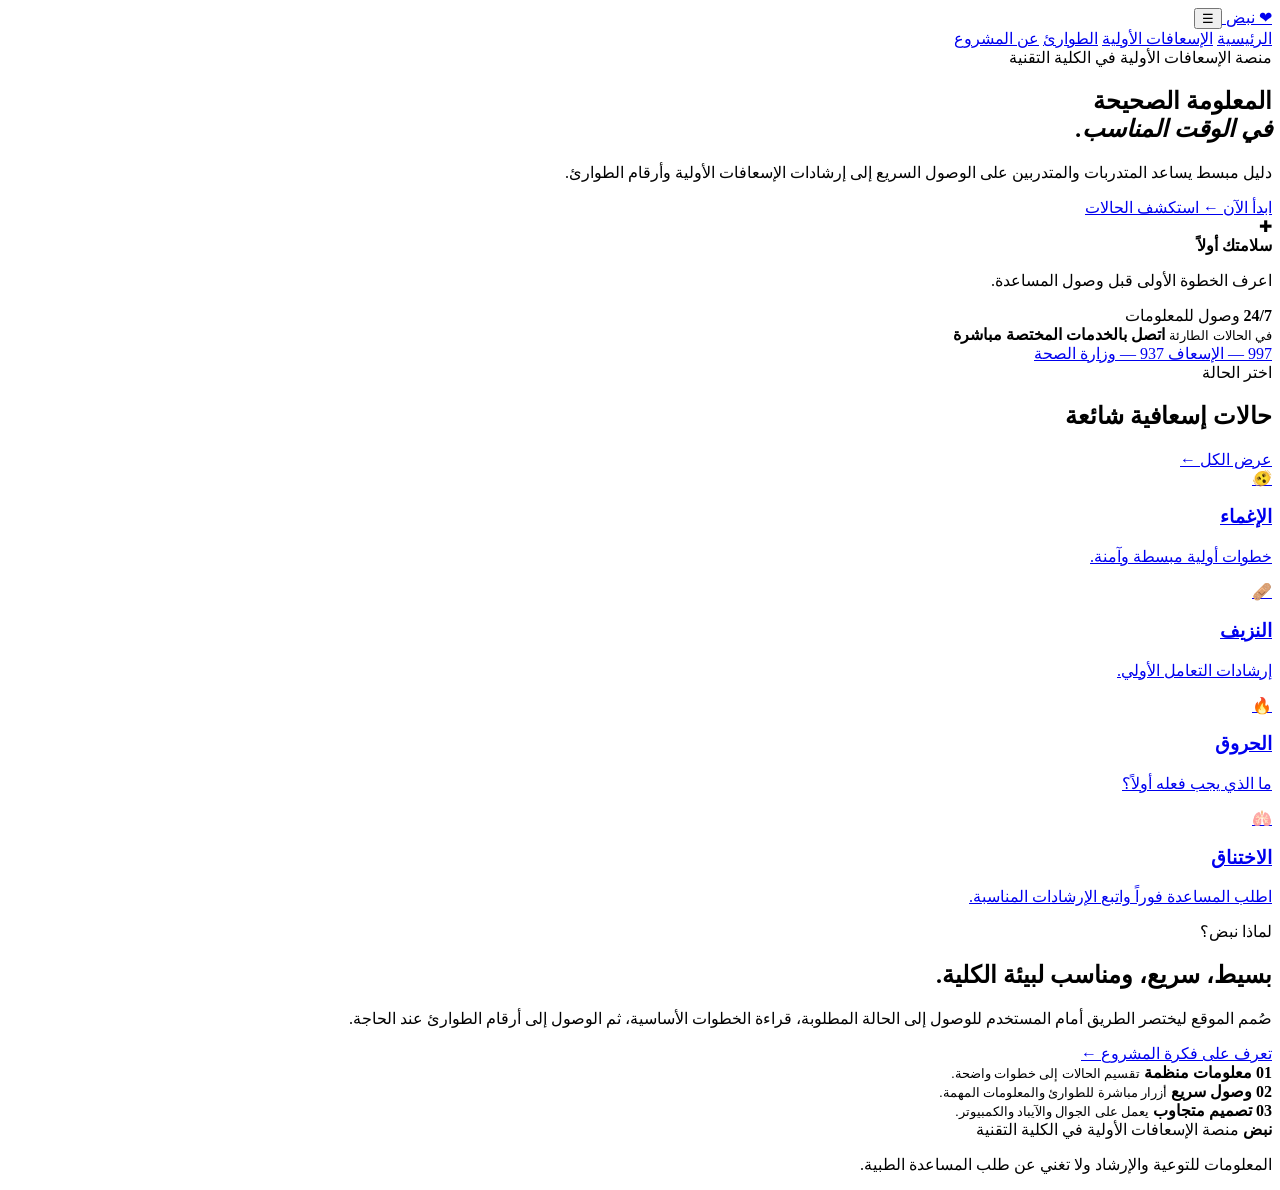
==== index.html @ 863151b9 "Add initial HTML structure for first aid platform" ====
<!DOCTYPE html>
<html lang="ar" dir="rtl">

<head>
    <meta charset="UTF-8">
    <meta name="viewport" content="width=device-width, initial-scale=1.0">
    <meta name="description" content="منصة الإسعافات الأولية داخل الكلية التقنية">
    <title>نبض | الإسعافات الأولية</title>
    <link rel="stylesheet" href="style.css">
</head>

<body>

<header class="nav">
    <a class="brand" href="index.html">
        <span>❤</span>
        نبض
    </a>

    <button class="menu">☰</button>

    <nav>
        <a class="active" href="index.html">الرئيسية</a>
        <a href="firstaid.html">الإسعافات الأولية</a>
        <a href="emergency.html">الطوارئ</a>
        <a href="about.html">عن المشروع</a>
    </nav>
</header>

<main>

<section class="hero">

    <div class="hero-text">

        <span class="badge">
            منصة الإسعافات الأولية في الكلية التقنية
        </span>

        <h1>
            المعلومة الصحيحة
            <br>
            <em>في الوقت المناسب.</em>
        </h1>

        <p>
            دليل مبسط يساعد المتدربات والمتدربين على الوصول
            السريع إلى إرشادات الإسعافات الأولية وأرقام الطوارئ.
        </p>

        <div class="actions">

            <a class="btn primary" href="firstaid.html">
                ابدأ الآن ←
            </a>

            <a class="btn ghost" href="#cases">
                استكشف الحالات
            </a>

        </div>

    </div>

    <div class="hero-card">

        <div class="pulse">
            ✚
        </div>

        <strong>
            سلامتك أولاً
        </strong>

        <p>
            اعرف الخطوة الأولى قبل وصول المساعدة.
        </p>

        <div class="mini-stat">
            <b>24/7</b>
            <span>وصول للمعلومات</span>
        </div>

    </div>

</section>


<section class="quick">

    <div>
        <small>في الحالات الطارئة</small>
        <strong>اتصل بالخدمات المختصة مباشرة</strong>
    </div>

    <a href="tel:997">
        997 — الإسعاف
    </a>

    <a href="tel:937">
        937 — وزارة الصحة
    </a>

</section>


<section id="cases" class="section">

    <div class="section-head">

        <div>
            <span class="eyebrow">اختر الحالة</span>
            <h2>حالات إسعافية شائعة</h2>
        </div>

        <a href="firstaid.html">
            عرض الكل ←
        </a>

    </div>


    <div class="cards">

        <a class="case-card" href="firstaid.html#fainting">
            <span>🫨</span>
            <h3>الإغماء</h3>
            <p>خطوات أولية مبسطة وآمنة.</p>
        </a>

        <a class="case-card" href="firstaid.html#bleeding">
            <span>🩹</span>
            <h3>النزيف</h3>
            <p>إرشادات التعامل الأولي.</p>
        </a>

        <a class="case-card" href="firstaid.html#burns">
            <span>🔥</span>
            <h3>الحروق</h3>
            <p>ما الذي يجب فعله أولاً؟</p>
        </a>

        <a class="case-card" href="firstaid.html#choking">
            <span>🫁</span>
            <h3>الاختناق</h3>
            <p>اطلب المساعدة فوراً واتبع الإرشادات المناسبة.</p>
        </a>

    </div>

</section>


<section class="split">

    <div>

        <span class="eyebrow">
            لماذا نبض؟
        </span>

        <h2>
            بسيط، سريع، ومناسب لبيئة الكلية.
        </h2>

        <p>
            صُمم الموقع ليختصر الطريق أمام المستخدم للوصول
            إلى الحالة المطلوبة، قراءة الخطوات الأساسية،
            ثم الوصول إلى أرقام الطوارئ عند الحاجة.
        </p>

        <a class="text-link" href="about.html">
            تعرف على فكرة المشروع ←
        </a>

    </div>


    <div class="feature-list">

        <div>
            <b>01</b>

            <span>
                <strong>معلومات منظمة</strong>
                <small>تقسيم الحالات إلى خطوات واضحة.</small>
            </span>
        </div>

        <div>
            <b>02</b>

            <span>
                <strong>وصول سريع</strong>
                <small>أزرار مباشرة للطوارئ والمعلومات المهمة.</small>
            </span>
        </div>

        <div>
            <b>03</b>

            <span>
                <strong>تصميم متجاوب</strong>
                <small>يعمل على الجوال والآيباد والكمبيوتر.</small>
            </span>
        </div>

    </div>

</section>

</main>


<footer>

    <div>
        <strong>نبض</strong>
        <span>منصة الإسعافات الأولية في الكلية التقنية</span>
    </div>

    <p>
        المعلومات للتوعية والإرشاد ولا تغني عن طلب المساعدة الطبية.
    </p>

</footer>

<script src="script.js"></script>

</body>
</html>
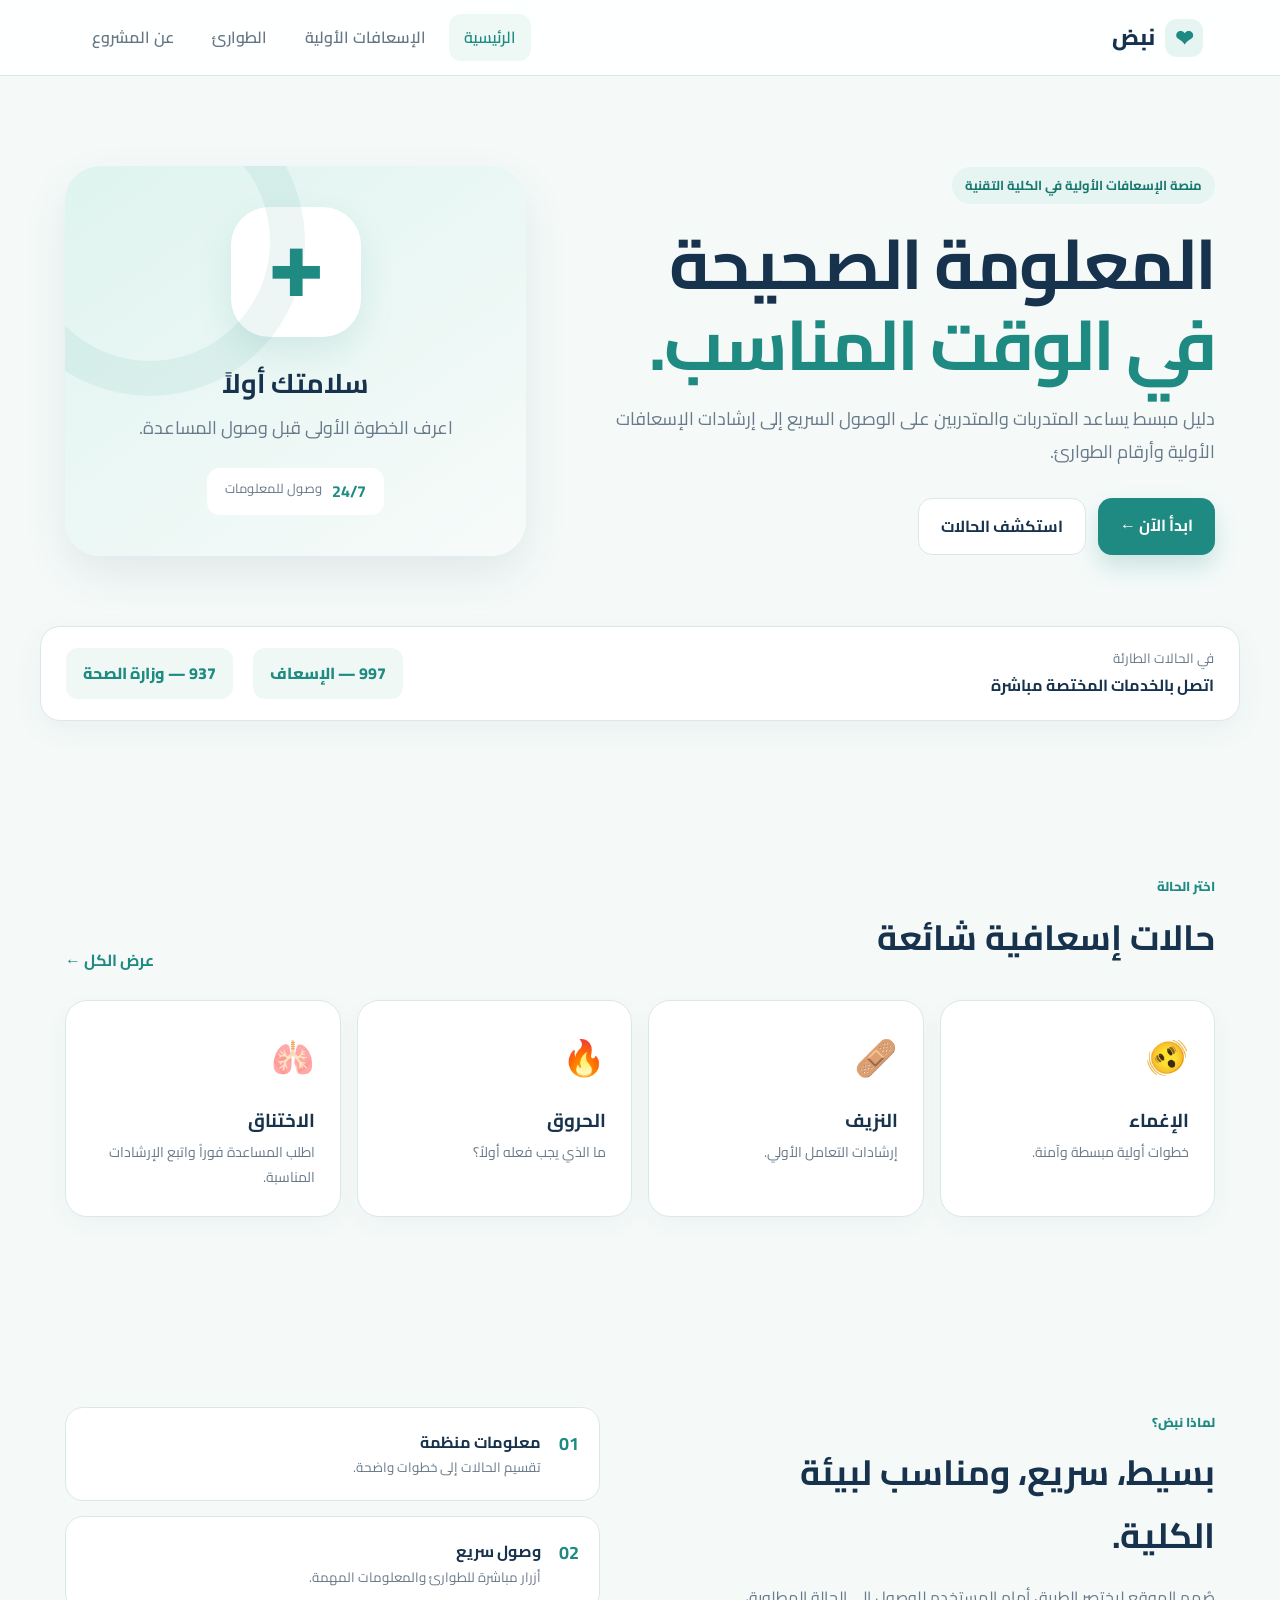
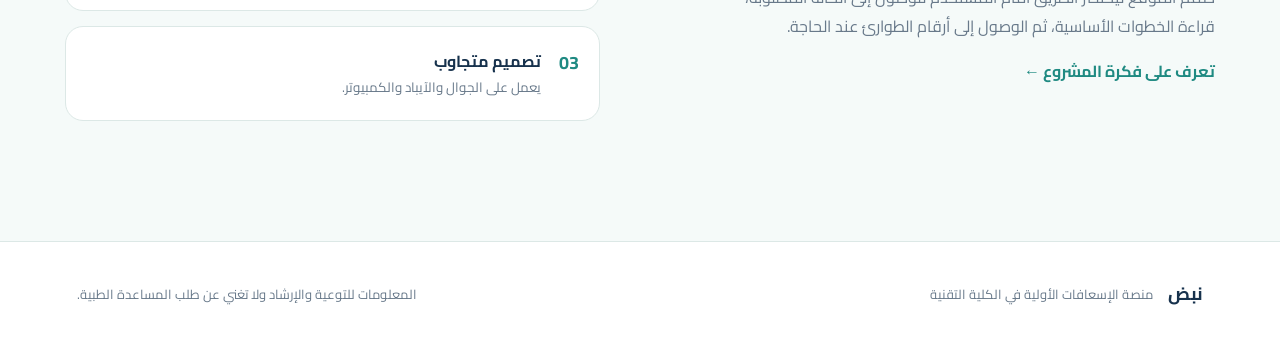
==== commit 85421f0a: "Fix indentation in navigation links" ====
--- a/index.html
+++ b/index.html
@@ -22,7 +22,7 @@
     <nav>
         <a class="active" href="index.html">الرئيسية</a>
         <a href="firstaid.html">الإسعافات الأولية</a>
-        <a href="emergency.html">الطوارئ</a>
+     <a href="emergency.html">الطوارئ</a>
         <a href="about.html">عن المشروع</a>
     </nav>
 </header>
--- a/style.css
+++ b/style.css
@@ -0,0 +1,678 @@
+@import url('https://fonts.googleapis.com/css2?family=Cairo:wght@400;500;600;700;800&display=swap');
+
+:root {
+    --ink: #17324d;
+    --muted: #68798a;
+    --primary: #1f8a82;
+    --primary2: #57b7aa;
+    --bg: #f5faf9;
+    --card: #ffffff;
+    --line: #dce8e6;
+    --red: #df5b65;
+    --shadow: 0 18px 45px rgba(26,55,76,.09);
+}
+
+* {
+    box-sizing: border-box;
+}
+
+html {
+    scroll-behavior: smooth;
+}
+
+body {
+    margin: 0;
+    font-family: 'Cairo', Arial, sans-serif;
+    color: var(--ink);
+    background: var(--bg);
+    line-height: 1.8;
+}
+
+.nav {
+    height: 76px;
+    background: rgba(255,255,255,.88);
+    backdrop-filter: blur(14px);
+    border-bottom: 1px solid var(--line);
+    display: flex;
+    align-items: center;
+    justify-content: space-between;
+    padding: 0 clamp(20px,6vw,90px);
+    position: sticky;
+    top: 0;
+    z-index: 20;
+}
+
+.brand {
+    display: flex;
+    align-items: center;
+    gap: 10px;
+    color: var(--ink);
+    font-weight: 800;
+    font-size: 22px;
+    text-decoration: none;
+}
+
+.brand span {
+    width: 38px;
+    height: 38px;
+    border-radius: 12px;
+    background: #e6f5f1;
+    color: var(--primary);
+    display: grid;
+    place-items: center;
+}
+
+.nav nav {
+    display: flex;
+    gap: 8px;
+}
+
+.nav nav a {
+    color: #657586;
+    text-decoration: none;
+    padding: 9px 15px;
+    border-radius: 12px;
+    font-weight: 600;
+}
+
+.nav nav a:hover,
+.nav nav a.active {
+    color: var(--primary);
+    background: #eef8f5;
+}
+
+.menu {
+    display: none;
+    border: 0;
+    background: none;
+    font-size: 25px;
+}
+
+.hero {
+    max-width: 1200px;
+    margin: auto;
+    padding: 90px 25px 70px;
+    display: grid;
+    grid-template-columns: 1.15fr .85fr;
+    gap: 65px;
+    align-items: center;
+}
+
+.badge {
+    display: inline-flex;
+    padding: 7px 13px;
+    border-radius: 999px;
+    background: #e6f5f1;
+    color: #18776f;
+    font-size: 13px;
+    font-weight: 700;
+}
+
+.hero h1,
+.page-hero h1 {
+    font-size: clamp(40px,6vw,70px);
+    line-height: 1.15;
+    margin: 20px 0 18px;
+    letter-spacing: -2px;
+}
+
+.hero h1 em {
+    color: var(--primary);
+    font-style: normal;
+}
+
+.hero p,
+.page-hero p {
+    font-size: 18px;
+    color: var(--muted);
+    max-width: 650px;
+}
+
+.actions {
+    display: flex;
+    gap: 12px;
+    margin-top: 30px;
+}
+
+.btn {
+    text-decoration: none;
+    padding: 13px 22px;
+    border-radius: 14px;
+    font-weight: 700;
+    transition: .25s;
+}
+
+.btn:hover {
+    transform: translateY(-3px);
+}
+
+.primary {
+    background: var(--primary);
+    color: #fff;
+    box-shadow: 0 12px 25px rgba(31,138,130,.2);
+}
+
+.ghost {
+    border: 1px solid var(--line);
+    color: var(--ink);
+    background: #fff;
+}
+
+.hero-card {
+    min-height: 390px;
+    border-radius: 35px;
+    background: linear-gradient(145deg,#dff4ef,#f7fbfa);
+    box-shadow: var(--shadow);
+    padding: 38px;
+    display: flex;
+    flex-direction: column;
+    justify-content: center;
+    align-items: center;
+    text-align: center;
+    position: relative;
+    overflow: hidden;
+}
+
+.hero-card:after {
+    content: '';
+    position: absolute;
+    width: 240px;
+    height: 240px;
+    border-radius: 50%;
+    border: 35px solid rgba(31,138,130,.08);
+    top: -80px;
+    left: -70px;
+}
+
+.pulse {
+    width: 130px;
+    height: 130px;
+    border-radius: 38px;
+    background: #fff;
+    color: var(--primary);
+    font-size: 65px;
+    display: grid;
+    place-items: center;
+    box-shadow: 0 15px 35px rgba(31,138,130,.12);
+    animation: pulse 2.6s infinite;
+}
+
+.hero-card strong {
+    font-size: 27px;
+    display: block;
+    margin-top: 22px;
+}
+
+.hero-card p {
+    color: var(--muted);
+    margin: 4px;
+}
+
+.mini-stat {
+    margin-top: 20px;
+    padding: 9px 18px;
+    border-radius: 13px;
+    background: #fff;
+    display: flex;
+    gap: 10px;
+}
+
+.mini-stat b {
+    color: var(--primary);
+}
+
+.mini-stat span {
+    color: var(--muted);
+    font-size: 13px;
+}
+
+.quick {
+    max-width: 1200px;
+    margin: 0 auto 80px;
+    padding: 20px 25px;
+    border: 1px solid var(--line);
+    border-radius: 20px;
+    background: #fff;
+    display: flex;
+    align-items: center;
+    gap: 20px;
+    box-shadow: 0 10px 30px rgba(26,55,76,.05);
+}
+
+.quick div {
+    margin-left: auto;
+    display: flex;
+    flex-direction: column;
+}
+
+.quick small {
+    color: var(--muted);
+}
+
+.quick a {
+    padding: 11px 17px;
+    border-radius: 12px;
+    background: #f0f8f6;
+    color: var(--primary);
+    text-decoration: none;
+    font-weight: 800;
+}
+
+.section {
+    max-width: 1200px;
+    margin: 0 auto;
+    padding: 70px 25px;
+}
+
+.section-head {
+    display: flex;
+    justify-content: space-between;
+    align-items: end;
+    margin-bottom: 25px;
+}
+
+.eyebrow {
+    color: var(--primary);
+    font-size: 13px;
+    font-weight: 800;
+}
+
+.section h2,
+.split h2 {
+    font-size: 35px;
+    margin: 6px 0;
+}
+
+.section-head a,
+.text-link {
+    color: var(--primary);
+    text-decoration: none;
+    font-weight: 700;
+}
+
+.cards {
+    display: grid;
+    grid-template-columns: repeat(4,1fr);
+    gap: 16px;
+}
+
+.case-card {
+    background: #fff;
+    border: 1px solid var(--line);
+    border-radius: 22px;
+    padding: 25px;
+    text-decoration: none;
+    color: inherit;
+    transition: .25s;
+    box-shadow: 0 8px 25px rgba(26,55,76,.04);
+}
+
+.case-card:hover {
+    transform: translateY(-7px);
+    box-shadow: var(--shadow);
+    border-color: #b9ddd8;
+}
+
+.case-card > span {
+    font-size: 35px;
+}
+
+.case-card h3 {
+    margin: 15px 0 3px;
+}
+
+.case-card p {
+    color: var(--muted);
+    font-size: 14px;
+    margin: 0;
+}
+
+.split {
+    max-width: 1200px;
+    margin: 40px auto;
+    padding: 80px 25px;
+    display: grid;
+    grid-template-columns: 1fr 1fr;
+    gap: 80px;
+    align-items: start;
+}
+
+.split > div:first-child {
+    padding-left: 30px;
+}
+
+.split p {
+    color: var(--muted);
+}
+
+.feature-list {
+    display: grid;
+    gap: 15px;
+}
+
+.feature-list > div {
+    display: flex;
+    gap: 18px;
+    padding: 20px;
+    background: #fff;
+    border: 1px solid var(--line);
+    border-radius: 18px;
+}
+
+.feature-list b {
+    color: var(--primary);
+    font-size: 18px;
+}
+
+.feature-list span {
+    display: flex;
+    flex-direction: column;
+}
+
+.feature-list small {
+    color: var(--muted);
+}
+
+footer {
+    border-top: 1px solid var(--line);
+    padding: 28px max(25px,6vw);
+    display: flex;
+    justify-content: space-between;
+    gap: 20px;
+    background: #fff;
+    color: var(--muted);
+    font-size: 13px;
+}
+
+footer div {
+    display: flex;
+    gap: 15px;
+    align-items: center;
+}
+
+footer strong {
+    color: var(--ink);
+    font-size: 18px;
+}
+
+.page-hero {
+    max-width: 1200px;
+    margin: auto;
+    padding: 75px 25px 35px;
+}
+
+.page-hero h1 {
+    font-size: 52px;
+}
+
+.search {
+    max-width: 600px;
+    margin-bottom: 28px;
+    position: relative;
+}
+
+.search input {
+    width: 100%;
+    border: 1px solid var(--line);
+    border-radius: 16px;
+    padding: 15px 45px 15px 18px;
+    font: inherit;
+    background: #fff;
+    outline: none;
+}
+
+.search input:focus {
+    border-color: var(--primary);
+    box-shadow: 0 0 0 4px #e5f5f1;
+}
+
+.search span {
+    position: absolute;
+    right: 17px;
+    top: 10px;
+    font-size: 25px;
+    color: var(--muted);
+}
+
+.aid-grid {
+    display: grid;
+    grid-template-columns: repeat(2,1fr);
+    gap: 20px;
+}
+
+.aid {
+    background: #fff;
+    border: 1px solid var(--line);
+    border-radius: 24px;
+    padding: 28px;
+    transition: .25s;
+}
+
+.aid:hover {
+    transform: translateY(-4px);
+    box-shadow: var(--shadow);
+}
+
+.aid-icon {
+    font-size: 35px;
+}
+
+.aid h2 {
+    margin: 5px 0 10px;
+}
+
+.aid ol {
+    padding-right: 22px;
+    color: var(--muted);
+    margin-bottom: 0;
+}
+
+.aid li {
+    margin: 7px 0;
+}
+
+.numbers {
+    display: grid;
+    grid-template-columns: 1fr 1fr;
+    gap: 18px;
+}
+
+.number-card {
+    background: #fff;
+    border: 1px solid var(--line);
+    border-radius: 20px;
+    padding: 24px;
+    display: flex;
+    align-items: center;
+    gap: 16px;
+    text-decoration: none;
+    color: inherit;
+    transition: .25s;
+}
+
+.number-card:hover {
+    transform: translateY(-4px);
+    box-shadow: var(--shadow);
+}
+
+.number-card > span {
+    font-size: 32px;
+}
+
+.number-card div {
+    display: flex;
+    flex-direction: column;
+    margin-left: auto;
+}
+
+.number-card small {
+    color: var(--muted);
+}
+
+.number-card strong {
+    font-size: 30px;
+}
+
+.number-card b {
+    padding: 7px 12px;
+    border-radius: 10px;
+    background: #edf8f5;
+    color: var(--primary);
+    font-size: 12px;
+}
+
+.notice {
+    margin-top: 25px;
+    padding: 22px;
+    border-radius: 18px;
+    background: #fff8e9;
+    border: 1px solid #f0dfb4;
+    color: #775d26;
+}
+
+.notice p {
+    margin: 5px 0 0;
+}
+
+.values {
+    max-width: 1200px;
+    margin: 0 auto 80px;
+    padding: 0 25px;
+    display: grid;
+    grid-template-columns: repeat(3,1fr);
+    gap: 18px;
+}
+
+.values > div {
+    background: #fff;
+    border: 1px solid var(--line);
+    padding: 28px;
+    border-radius: 22px;
+}
+
+.values span {
+    font-size: 30px;
+}
+
+.values h3 {
+    margin: 8px 0;
+}
+
+.values p {
+    color: var(--muted);
+    margin: 0;
+}
+
+.about {
+    padding-top: 30px;
+    padding-bottom: 50px;
+}
+
+@keyframes pulse {
+
+    0%,100% {
+        transform: scale(1);
+    }
+
+    50% {
+        transform: scale(1.05);
+    }
+
+}
+
+@media(max-width:850px) {
+
+    .nav nav {
+        display: none;
+    }
+
+    .menu {
+        display: block;
+    }
+
+    .nav.open nav {
+        display: flex;
+        position: absolute;
+        top: 76px;
+        right: 15px;
+        left: 15px;
+        background: #fff;
+        padding: 10px;
+        border: 1px solid var(--line);
+        border-radius: 16px;
+        flex-direction: column;
+        box-shadow: var(--shadow);
+    }
+
+    .hero,
+    .split {
+        grid-template-columns: 1fr;
+        gap: 35px;
+    }
+
+    .hero {
+        padding-top: 55px;
+    }
+
+    .cards {
+        grid-template-columns: 1fr 1fr;
+    }
+
+    .quick {
+        margin: 0 20px 50px;
+        flex-wrap: wrap;
+    }
+
+    .quick div {
+        width: 100%;
+    }
+
+    .numbers {
+        grid-template-columns: 1fr;
+    }
+
+    .aid-grid {
+        grid-template-columns: 1fr;
+    }
+
+    .values {
+        grid-template-columns: 1fr;
+    }
+
+    .page-hero h1 {
+        font-size: 40px;
+    }
+
+    footer {
+        flex-direction: column;
+    }
+
+    .split > div:first-child {
+        padding: 0;
+    }
+
+}
+
+@media(max-width:500px) {
+
+    .cards {
+        grid-template-columns: 1fr;
+    }
+
+    .hero h1 {
+        font-size: 43px;
+    }
+
+    .actions {
+        flex-direction: column;
+    }
+
+    .btn {
+        text-align: center;
+    }
+
+    .hero-card {
+        min-height: 320px;
+    }
+
+}
